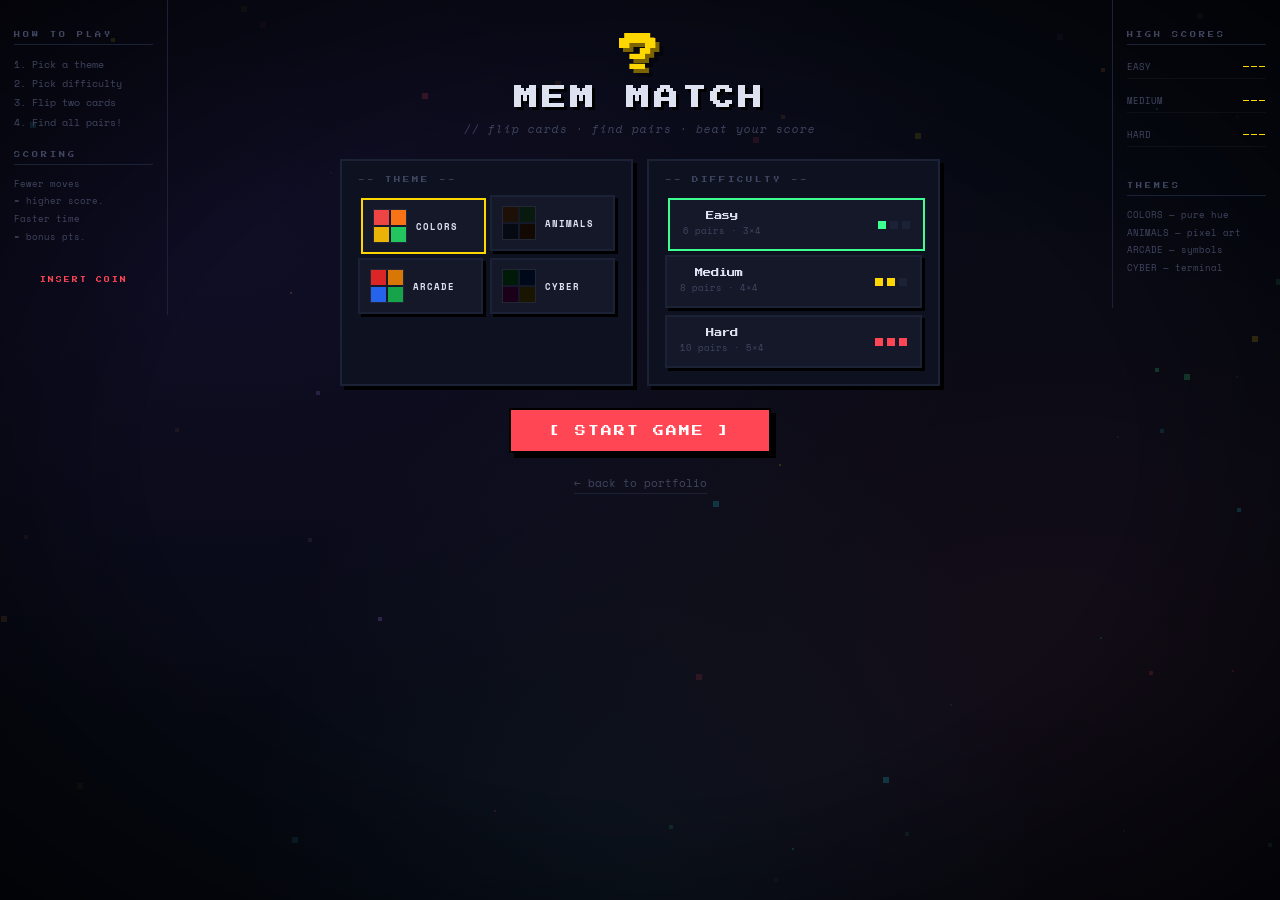
==== game1/index.html @ 1fdb20a9 "Start of Assignment 3" ====
<!DOCTYPE html>
<html lang="en">
<head>
  <meta charset="UTF-8">
  <meta name="viewport" content="width=device-width, initial-scale=1.0">
  <title>MemMatch | Pixel Memory Game</title>
  <link href="https://fonts.googleapis.com/css2?family=Press+Start+2P&family=Space+Mono:ital,wght@0,400;0,700;1,400&display=swap" rel="stylesheet">
  <style>
    *, *::before, *::after { box-sizing: border-box; margin: 0; padding: 0; }

    :root {
      --bg:      #070A14;
      --surface: #0D1120;
      --surf2:   #141828;
      --border:  #1C2236;
      --primary: #FF4655;
      --accent:  #FFD700;
      --success: #3DFF91;
      --cyan:    #22D3EE;
      --text:    #DEE1F0;
      --muted:   #404660;
      --px: 'Press Start 2P', monospace;
      --mo: 'Space Mono', monospace;
    }

    html { scroll-behavior: smooth; }

    body {
      font-family: var(--mo);
      background:
        radial-gradient(ellipse at 18% 28%, rgba(124,58,237,0.08) 0%, transparent 52%),
        radial-gradient(ellipse at 82% 72%, rgba(255,70,85,0.05) 0%, transparent 52%),
        radial-gradient(ellipse at 50% 100%, rgba(34,211,238,0.04) 0%, transparent 45%),
        var(--bg);
      color: var(--text);
      min-height: 100vh;
      overflow-x: hidden;
    }

    /* full-screen particle canvas sits behind everything */
    #bgc {
      position: fixed; inset: 0; width: 100%; height: 100%;
      z-index: 0; pointer-events: none;
    }

    /* CRT vignette */
    #bgc::after { display: none; }
    body::after {
      content: '';
      position: fixed; inset: 0; pointer-events: none; z-index: 1;
      background: radial-gradient(ellipse at 50% 50%, transparent 55%, rgba(0,0,0,0.65) 100%);
    }

    #app { position: relative; z-index: 2; min-height: 100vh; }

    .screen {
      min-height: 100vh;
      display: flex; flex-direction: column; align-items: stretch;
    }

    /* ═══════════════════════════════════════
       SHARED SIDE BLOCKS
    ═══════════════════════════════════════ */
    .side-col {
      width: 168px; flex-shrink: 0;
      padding: 32px 14px;
      display: flex; flex-direction: column; gap: 20px;
      border-right: 1px solid var(--border);
    }
    .side-col.right { border-right: none; border-left: 1px solid var(--border); }

    .side-block { display: flex; flex-direction: column; gap: 10px; }

    .side-lbl {
      font-family: var(--px); font-size: 0.38rem;
      color: var(--muted); letter-spacing: 3px;
      border-bottom: 1px solid var(--border); padding-bottom: 6px;
    }

    .side-val {
      font-family: var(--px); font-size: 0.72rem;
      color: var(--accent);
    }
    .side-val.dim { color: var(--muted); font-size: 0.55rem; }

    .score-row {
      display: flex; justify-content: space-between; align-items: center;
      padding: 5px 0; border-bottom: 1px solid rgba(255,255,255,0.04);
    }
    .score-key { font-size: 0.55rem; color: var(--muted); }
    .score-pts { font-family: var(--px); font-size: 0.5rem; color: var(--accent); }

    /* blinking INSERT COIN */
    .insert-coin {
      font-family: var(--px); font-size: 0.36rem;
      color: var(--primary); letter-spacing: 2px;
      animation: blink 1s steps(1) infinite;
      text-align: center; margin-top: 12px;
    }

    /* pairs dots grid */
    .pairs-grid {
      display: grid; grid-template-columns: repeat(3,1fr); gap: 5px;
    }
    .pair-dot {
      aspect-ratio: 1;
      background: var(--border);
      border: 1px solid var(--border);
      transition: background 0.35s ease, border-color 0.35s ease, transform 0.2s ease;
    }
    .pair-dot.found { transform: scale(1.05); }

    @media (max-width: 900px) {
      .side-col { display: none; }
    }

    /* ═══════════════════════════════════════
       SETUP SCREEN
    ═══════════════════════════════════════ */
    .setup-body {
      display: flex; flex: 1; align-items: flex-start;
    }

    .setup-main {
      flex: 1;
      display: flex; flex-direction: column; align-items: center;
      gap: 22px; padding: 32px 20px 44px;
    }

    /* hero */
    .s-hero { text-align: center; }
    .s-logo {
      font-family: var(--px);
      font-size: 2.6rem; color: var(--accent); display: block;
      text-shadow: 4px 4px 0 #7A6300, 8px 8px 0 rgba(0,0,0,0.4);
      animation: pbounce 1.15s steps(4) infinite;
      margin-bottom: 12px;
    }
    @keyframes pbounce {
      0%,100% { transform: translateY(0); }
      50%      { transform: translateY(-11px); }
    }
    .s-title {
      font-family: var(--px); font-size: 1.5rem;
      letter-spacing: 4px; text-shadow: 3px 3px 0 #000;
    }
    .s-sub {
      color: var(--muted); font-size: 0.71rem; margin-top: 10px;
      font-style: italic; letter-spacing: 1px;
    }

    /* option boxes */
    .options-row {
      display: grid; grid-template-columns: 1fr 1fr;
      gap: 14px; width: 100%; max-width: 600px;
    }
    @media (max-width: 560px) { .options-row { grid-template-columns: 1fr; } }

    .opt-box {
      background: var(--surface);
      border: 2px solid var(--border);
      padding: 16px; box-shadow: 4px 4px 0 #000;
    }
    .opt-lbl {
      font-family: var(--px); font-size: 0.4rem;
      color: var(--muted); letter-spacing: 3px;
      margin-bottom: 12px; display: block;
    }

    /* theme buttons */
    .theme-grid { display: grid; grid-template-columns: 1fr 1fr; gap: 7px; }
    .theme-btn {
      background: var(--surf2);
      border: 2px solid var(--border);
      padding: 9px 10px; cursor: pointer;
      display: flex; align-items: center; gap: 9px;
      color: var(--text); font-family: var(--mo);
      box-shadow: 3px 3px 0 #000;
      transition: border-color 0.1s, transform 0.05s, box-shadow 0.05s;
    }
    .theme-btn:hover { border-color: var(--accent); transform: translate(-1px,-1px); box-shadow: 4px 4px 0 #000; }
    .theme-btn.sel  { border-color: var(--accent); box-shadow: 0 0 0; transform: translate(3px,3px); }
    .t-swatches {
      display: grid; grid-template-columns: 1fr 1fr;
      gap: 2px; width: 34px; height: 34px; flex-shrink: 0;
      border: 1px solid rgba(255,255,255,0.06);
    }
    .t-swatch { display: block; }
    .t-name { font-size: 0.55rem; font-weight: 700; letter-spacing: 1px; }

    /* level buttons */
    .level-grid { display: flex; flex-direction: column; gap: 7px; }
    .level-btn {
      background: var(--surf2);
      border: 2px solid var(--border); padding: 12px 13px;
      cursor: pointer;
      display: flex; align-items: center; justify-content: space-between;
      color: var(--text); font-family: var(--mo);
      box-shadow: 3px 3px 0 #000;
      transition: border-color 0.1s, transform 0.05s, box-shadow 0.05s;
    }
    .level-btn:hover { transform: translate(-1px,-1px); box-shadow: 4px 4px 0 #000; }
    .level-btn.sel-easy   { border-color: var(--success); box-shadow: 0 0 0; transform: translate(3px,3px); }
    .level-btn.sel-medium { border-color: var(--accent);  box-shadow: 0 0 0; transform: translate(3px,3px); }
    .level-btn.sel-hard   { border-color: var(--primary); box-shadow: 0 0 0; transform: translate(3px,3px); }
    .l-info { display: flex; flex-direction: column; gap: 4px; }
    .l-name { font-family: var(--px); font-size: 0.52rem; }
    .l-desc { font-size: 0.57rem; color: var(--muted); }
    .l-best { font-size: 0.48rem; color: var(--accent); margin-top: 2px; }
    .l-pips { display: flex; gap: 4px; }
    .l-pip  { width: 8px; height: 8px; background: var(--border); }
    .pip-easy   { background: var(--success); }
    .pip-medium { background: var(--accent); }
    .pip-hard   { background: var(--primary); }

    .start-btn {
      font-family: var(--px); font-size: 0.68rem;
      background: var(--primary); color: #fff;
      border: 2px solid #000; padding: 15px 38px;
      cursor: pointer; box-shadow: 5px 5px 0 #000; letter-spacing: 2px;
      transition: transform 0.05s, box-shadow 0.05s, filter 0.1s;
    }
    .start-btn:hover  { filter: brightness(1.1); transform: translate(-2px,-2px); box-shadow: 7px 7px 0 #000; }
    .start-btn:active { transform: translate(5px,5px); box-shadow: 0 0 0; }

    .back-a {
      color: var(--muted); font-size: 0.67rem; text-decoration: none;
      border-bottom: 1px solid var(--border); padding-bottom: 2px;
      transition: color 0.15s;
    }
    .back-a:hover { color: var(--text); }

    /* ═══════════════════════════════════════
       GAME SCREEN
    ═══════════════════════════════════════ */
    .game-screen { justify-content: flex-start; }

    .g-header {
      width: 100%; background: rgba(13,17,32,0.96);
      backdrop-filter: blur(8px);
      border-bottom: 2px solid var(--border);
      padding: 0 18px; height: 52px;
      display: flex; align-items: center; justify-content: space-between;
      position: sticky; top: 0; z-index: 50;
    }

    .quit-btn {
      font-family: var(--px); font-size: 0.38rem;
      background: transparent; border: 2px solid var(--primary);
      color: var(--primary); padding: 7px 10px; cursor: pointer;
      box-shadow: 2px 2px 0 #000; letter-spacing: 1px;
      transition: background 0.1s, transform 0.05s, box-shadow 0.05s;
    }
    .quit-btn:hover  { background: rgba(255,70,85,0.12); }
    .quit-btn:active { transform: translate(2px,2px); box-shadow: 0 0 0; }

    .g-center { display: flex; gap: 10px; align-items: center; }
    .lvl-badge {
      font-family: var(--px); font-size: 0.36rem;
      padding: 4px 9px; border: 2px solid; letter-spacing: 1px;
    }
    .badge-easy   { color: var(--success); border-color: var(--success); }
    .badge-medium { color: var(--accent);  border-color: var(--accent);  }
    .badge-hard   { color: var(--primary); border-color: var(--primary); }
    .theme-chip   { font-size: 0.65rem; color: var(--muted); }

    .g-stats { display: flex; gap: 14px; }
    .g-stat  { display: flex; align-items: center; gap: 5px; }
    .g-stat-icon { font-size: 0.68rem; color: var(--muted); }
    .g-stat-val  { font-family: var(--px); font-size: 0.52rem; color: var(--accent); min-width: 44px; }

    .g-prog {
      width: 100%; height: 4px;
      background: var(--surf2); border-bottom: 1px solid var(--border);
    }
    .g-prog-fill {
      height: 100%; background: var(--success);
      transition: width 0.3s steps(8);
    }
    .g-prog-label {
      font-family: var(--px); font-size: 0.32rem;
      color: var(--muted); padding: 5px 18px 2px; text-align: center; letter-spacing: 2px;
    }

    /* 3-column game body */
    .game-body { display: flex; flex: 1; width: 100%; }

    /* card grid (middle column) */
    .card-grid {
      flex: 1; display: grid; gap: 10px;
      padding: 14px 12px; align-content: center;
    }
    .cols-4 { grid-template-columns: repeat(4,1fr); }
    .cols-5 { grid-template-columns: repeat(5,1fr); }

    /* CARDS */
    .card {
      aspect-ratio: 3/4; cursor: pointer;
      perspective: 700px; user-select: none;
    }
    .card.matched { cursor: default; pointer-events: none; }

    .card-inner {
      width: 100%; height: 100%; position: relative;
      transform-style: preserve-3d;
      transition: transform 0.34s ease-in-out;
    }
    .card.flipped .card-inner,
    .card.matched .card-inner { transform: rotateY(180deg); }

    /* wrong-match shake */
    .card.wrong .card-inner {
      animation: wrongShake 0.42s ease-in-out;
    }
    @keyframes wrongShake {
      0%,100% { transform: rotateY(180deg) translateX(0); }
      22%     { transform: rotateY(180deg) translateX(-7px); }
      55%     { transform: rotateY(180deg) translateX(7px); }
      78%     { transform: rotateY(180deg) translateX(-4px); }
    }

    /* match pulse */
    .card.matched { animation: matchPop 0.3s ease-out; }
    @keyframes matchPop {
      0%   { transform: scale(1); }
      50%  { transform: scale(1.07); }
      100% { transform: scale(1); }
    }

    .card-face {
      position: absolute; inset: 0;
      backface-visibility: hidden; -webkit-backface-visibility: hidden;
      display: flex; align-items: center; justify-content: center;
    }

    /* checkerboard back */
    .card-back {
      background-color: #0D1120;
      background-image:
        linear-gradient(45deg, #141828 25%, transparent 25%),
        linear-gradient(-45deg,#141828 25%, transparent 25%),
        linear-gradient(45deg, transparent 75%, #141828 75%),
        linear-gradient(-45deg,transparent 75%, #141828 75%);
      background-size: 10px 10px;
      background-position: 0 0, 0 5px, 5px -5px, -5px 0;
      border: 2px solid var(--border);
      font-family: var(--px); font-size: 1rem;
      color: rgba(255,70,85,0.15);
      transition: border-color 0.12s;
    }
    .card:not(.flipped):not(.matched):hover .card-back { border-color: var(--accent); }
    .card:not(.flipped):not(.matched):hover .card-inner { transform: translateY(-4px) scale(1.05); }

    /* colored tile front */
    .card-front {
      transform: rotateY(180deg);
      border: 2px solid rgba(255,255,255,0.07);
    }
    .tile-sym {
      font-family: var(--px);
      font-size: clamp(1rem, 4.5vw, 2.1rem); line-height: 1;
    }
    .card-front svg { width: 72%; height: 72%; }

    /* matched: dim + flash */
    .card.matched .card-front {
      animation: matchFlash 0.45s ease-out forwards;
    }
    @keyframes matchFlash {
      0%   { filter: brightness(1.7); }
      100% { filter: brightness(0.55) saturate(0.45); }
    }

    /* ═══════════════════════════════════════
       RESULT SCREEN
    ═══════════════════════════════════════ */
    .result-wrap {
      display: flex; flex-direction: column; align-items: center;
      gap: 22px; padding: 52px 20px; max-width: 480px; width: 100%;
      margin: auto; text-align: center;
    }
    .r-trophy { font-size: 4.5rem; animation: pop 0.35s steps(5) forwards; }
    @keyframes pop {
      0%   { transform: scale(0); opacity: 0; }
      60%  { transform: scale(1.2); opacity: 1; }
      100% { transform: scale(1); }
    }
    .r-title {
      font-family: var(--px); font-size: 1.1rem;
      letter-spacing: 3px; text-shadow: 3px 3px 0 #000; line-height: 1.7;
    }
    .r-newbest {
      font-family: var(--px); font-size: 0.5rem;
      background: var(--accent); color: #000;
      padding: 7px 18px; border: 2px solid #000;
      box-shadow: 3px 3px 0 #000; letter-spacing: 2px;
      animation: blink 0.75s steps(1) infinite;
    }
    @keyframes blink { 50% { opacity: 0; } }

    .r-stats { display: flex; gap: 8px; justify-content: center; flex-wrap: wrap; }
    .r-stat {
      background: var(--surface); border: 2px solid var(--border);
      padding: 18px 20px; min-width: 100px;
      display: flex; flex-direction: column; gap: 8px;
      box-shadow: 3px 3px 0 #000;
    }
    .r-stat.hl { border-color: var(--accent); }
    .r-stat-label { font-family: var(--px); font-size: 0.36rem; color: var(--muted); letter-spacing: 2px; }
    .r-stat-val   { font-family: var(--px); font-size: 1.05rem; }
    .r-stat.hl .r-stat-val { color: var(--accent); }
    .r-prev { color: var(--muted); font-size: 0.7rem; }

    .r-actions { display: flex; gap: 12px; flex-wrap: wrap; justify-content: center; }
    .btn-again {
      font-family: var(--px); font-size: 0.6rem;
      background: var(--primary); color: #fff;
      border: 2px solid #000; padding: 13px 26px; cursor: pointer;
      box-shadow: 4px 4px 0 #000; letter-spacing: 1px;
      transition: transform 0.05s, box-shadow 0.05s, filter 0.1s;
    }
    .btn-again:hover  { filter: brightness(1.1); transform: translate(-1px,-1px); box-shadow: 5px 5px 0 #000; }
    .btn-again:active { transform: translate(4px,4px); box-shadow: 0 0 0; }
    .btn-settings {
      font-family: var(--px); font-size: 0.6rem;
      background: var(--surface); color: var(--muted);
      border: 2px solid var(--border); padding: 13px 26px; cursor: pointer;
      box-shadow: 3px 3px 0 #000; letter-spacing: 1px;
      transition: transform 0.05s, box-shadow 0.05s, color 0.1s;
    }
    .btn-settings:hover  { color: var(--text); transform: translate(-1px,-1px); box-shadow: 4px 4px 0 #000; }
    .btn-settings:active { transform: translate(3px,3px); box-shadow: 0 0 0; }

    @media (max-width: 520px) {
      .s-logo  { font-size: 1.8rem; }
      .s-title { font-size: 1rem; }
      .card-grid { gap: 6px; padding: 8px; }
    }
  </style>
</head>
<body>
<canvas id="bgc"></canvas>
<div id="app"></div>
<script>
/* ══════════════════════════════════════════
   PIXEL ART SVG GENERATOR
══════════════════════════════════════════ */
function pxSVG(rows, pal, bg) {
  const H=rows.length, W=rows[0].length, S=2;
  let r=bg?`<rect width="${W*S}" height="${H*S}" fill="${bg}"/>`:'';
  rows.forEach((row,y)=>row.forEach((p,x)=>{
    if(p&&pal[p]) r+=`<rect x="${x*S}" y="${y*S}" width="${S}" height="${S}" fill="${pal[p]}"/>`;
  }));
  return `<svg viewBox="0 0 ${W*S} ${H*S}" xmlns="http://www.w3.org/2000/svg" shape-rendering="crispEdges">${r}</svg>`;
}

const ANIMALS = {
  cat: pxSVG(
    [[0,1,0,0,0,0,1,0],
     [1,1,0,2,2,0,1,1],
     [0,2,2,2,2,2,2,0],
     [0,2,3,2,2,3,2,0],
     [0,2,2,5,2,2,2,0],
     [0,2,2,2,2,2,2,0],
     [0,0,2,2,2,2,0,0],
     [0,0,0,2,2,0,0,0]],
    {1:'#F97316',2:'#FDE68A',3:'#22C55E',5:'#FB7185'}
  ),
  dog: pxSVG(
    [[0,1,0,0,0,0,1,0],
     [0,1,1,2,2,1,1,0],
     [0,2,2,2,2,2,2,0],
     [0,2,3,2,2,3,2,0],
     [0,2,2,4,4,2,2,0],
     [0,2,2,2,2,2,2,0],
     [0,1,1,2,2,1,1,0],
     [0,0,1,2,2,1,0,0]],
    {1:'#92400E',2:'#FDE68A',3:'#111827',4:'#1C0A00'}
  ),
  frog: pxSVG(
    [[0,0,2,0,0,2,0,0],
     [0,2,3,2,2,3,2,0],
     [1,1,1,1,1,1,1,1],
     [1,1,4,1,1,4,1,1],
     [1,1,1,1,1,1,1,1],
     [1,2,1,1,1,1,2,1],
     [1,5,5,5,5,5,5,1],
     [0,1,1,1,1,1,1,0]],
    {1:'#166534',2:'#4ADE80',3:'#fff',4:'#111',5:'#EF4444'}
  ),
  penguin: pxSVG(
    [[0,0,1,1,1,1,0,0],
     [0,1,1,1,1,1,1,0],
     [0,1,2,2,2,2,1,0],
     [0,1,2,3,3,2,1,0],
     [0,1,2,4,4,2,1,0],
     [0,1,2,2,2,2,1,0],
     [0,1,1,2,2,1,1,0],
     [0,0,4,4,4,4,0,0]],
    {1:'#111827',2:'#F1F5F9',3:'#FCD34D',4:'#F97316'}
  ),
  fox: pxSVG(
    [[1,0,0,0,0,0,0,1],
     [1,1,0,2,2,0,1,1],
     [0,1,1,2,2,1,1,0],
     [0,1,3,1,1,3,1,0],
     [0,1,1,4,1,1,1,0],
     [0,2,2,2,2,2,2,0],
     [0,0,2,2,2,2,0,0],
     [0,0,0,1,1,0,0,0]],
    {1:'#EA580C',2:'#FEF3C7',3:'#111827',4:'#1C0A00'}
  ),
  rabbit: pxSVG(
    [[0,0,1,0,0,1,0,0],
     [0,0,2,0,0,2,0,0],
     [0,0,1,0,0,1,0,0],
     [0,3,3,3,3,3,3,0],
     [0,3,4,3,3,4,3,0],
     [0,3,3,5,3,3,3,0],
     [0,0,3,3,3,3,0,0],
     [0,0,0,3,3,0,0,0]],
    {1:'#CBD5E1',2:'#FDA4AF',3:'#F1F5F9',4:'#EC4899',5:'#F472B6'}
  ),
  bear: pxSVG(
    [[0,1,0,0,0,0,1,0],
     [1,1,1,2,2,1,1,1],
     [1,2,2,2,2,2,2,1],
     [1,2,3,2,2,3,2,1],
     [1,2,2,4,2,2,2,1],
     [1,2,2,2,2,2,2,1],
     [0,1,1,2,2,1,1,0],
     [0,0,1,2,2,1,0,0]],
    {1:'#92400E',2:'#D4A574',3:'#111827',4:'#1C0A00'}
  ),
  lion: pxSVG(
    [[1,1,0,1,1,0,1,1],
     [0,1,1,2,2,1,1,0],
     [1,2,2,2,2,2,2,1],
     [1,2,3,2,2,3,2,1],
     [1,2,2,4,2,2,2,1],
     [1,2,2,2,2,2,2,1],
     [0,1,1,2,2,1,1,0],
     [0,1,1,1,1,1,1,0]],
    {1:'#B45309',2:'#FDE68A',3:'#D97706',4:'#1C0A00'}
  ),
  owl: pxSVG(
    [[0,1,0,0,0,0,1,0],
     [0,1,1,1,1,1,1,0],
     [0,2,3,2,2,3,2,0],
     [0,2,4,3,3,4,2,0],
     [0,2,3,2,2,3,2,0],
     [0,2,2,5,2,2,2,0],
     [0,1,2,2,2,2,1,0],
     [0,0,1,1,1,1,0,0]],
    {1:'#78350F',2:'#D4A574',3:'#FCD34D',4:'#111827',5:'#F97316'}
  ),
  fish: pxSVG(
    [[0,0,1,1,1,1,0,0],
     [0,1,1,1,1,1,1,0],
     [0,1,2,1,1,2,1,0],
     [1,1,1,1,1,1,1,1],
     [1,1,1,1,1,1,1,1],
     [0,1,1,1,1,1,1,0],
     [0,1,3,1,1,3,1,0],
     [0,0,3,3,3,3,0,0]],
    {1:'#0EA5E9',2:'#fff',3:'#0369A1'}
  ),
};

/* ══════════════════════════════════════════
   THEME DATA
══════════════════════════════════════════ */
const THEMES = {
  colors: {
    label:'COLORS',
    preview:['#EF4444','#F97316','#EAB308','#22C55E'],
    tiles:[
      {type:'c',bg:'#EF4444'},{type:'c',bg:'#F97316'},
      {type:'c',bg:'#EAB308'},{type:'c',bg:'#22C55E'},
      {type:'c',bg:'#14B8A6'},{type:'c',bg:'#3B82F6'},
      {type:'c',bg:'#8B5CF6'},{type:'c',bg:'#EC4899'},
      {type:'c',bg:'#06B6D4'},{type:'c',bg:'#A3E635'},
    ],
  },
  animals: {
    label:'ANIMALS',
    preview:['#1C1007','#071A0D','#060A12','#120903'],
    tiles:[
      {type:'a',key:'cat',     bg:'#1C1007'},
      {type:'a',key:'dog',     bg:'#120A03'},
      {type:'a',key:'frog',    bg:'#071A0D'},
      {type:'a',key:'penguin', bg:'#060A12'},
      {type:'a',key:'fox',     bg:'#1A0A03'},
      {type:'a',key:'rabbit',  bg:'#0F0A14'},
      {type:'a',key:'bear',    bg:'#120903'},
      {type:'a',key:'lion',    bg:'#160C03'},
      {type:'a',key:'owl',     bg:'#100A03'},
      {type:'a',key:'fish',    bg:'#030E1A'},
    ],
  },
  arcade: {
    label:'ARCADE',
    preview:['#DC2626','#D97706','#2563EB','#16A34A'],
    tiles:[
      {type:'s',sym:'★',bg:'#DC2626',fg:'#fff'},
      {type:'s',sym:'◆',bg:'#D97706',fg:'#fff'},
      {type:'s',sym:'●',bg:'#2563EB',fg:'#fff'},
      {type:'s',sym:'▲',bg:'#16A34A',fg:'#fff'},
      {type:'s',sym:'♠',bg:'#7C3AED',fg:'#fff'},
      {type:'s',sym:'♥',bg:'#DB2777',fg:'#fff'},
      {type:'s',sym:'▶',bg:'#EA580C',fg:'#fff'},
      {type:'s',sym:'◉',bg:'#0891B2',fg:'#fff'},
      {type:'s',sym:'▼',bg:'#3F6212',fg:'#fff'},
      {type:'s',sym:'◀',bg:'#6D28D9',fg:'#fff'},
    ],
  },
  cyber: {
    label:'CYBER',
    preview:['#001A0A','#00091A','#1A0018','#1A1500'],
    tiles:[
      {type:'s',sym:'>',bg:'#001A0A',fg:'#00FF41'},
      {type:'s',sym:'<',bg:'#00091A',fg:'#4FC3F7'},
      {type:'s',sym:'/',bg:'#1A0018',fg:'#FF00AA'},
      {type:'s',sym:'#',bg:'#1A1500',fg:'#FFD700'},
      {type:'s',sym:'%',bg:'#1A0003',fg:'#FF4655'},
      {type:'s',sym:'$',bg:'#001A1A',fg:'#00FFFF'},
      {type:'s',sym:'@',bg:'#0D001A',fg:'#BF00FF'},
      {type:'s',sym:'!',bg:'#1A0A00',fg:'#FF8C00'},
      {type:'s',sym:'+',bg:'#001A06',fg:'#39FF14'},
      {type:'s',sym:'=',bg:'#001014',fg:'#7DF9FF'},
    ],
  },
};

const LEVELS = {
  easy:   {label:'Easy',   desc:'6 pairs · 3×4',  pairs:6,  cols:4, pips:1},
  medium: {label:'Medium', desc:'8 pairs · 4×4',  pairs:8,  cols:4, pips:2},
  hard:   {label:'Hard',   desc:'10 pairs · 5×4', pairs:10, cols:5, pips:3},
};

/* ══════════════════════════════════════════
   STATE
══════════════════════════════════════════ */
const state = {
  screen:'setup', level:'easy', theme:'colors',
  cards:[], flipped:[], matched:new Set(),
  moves:0, time:0, locked:false, timer:null, result:null,
  best:(()=>{ try{ return JSON.parse(localStorage.getItem('mmBest')||'{}'); }catch(e){ return {}; } })(),
};
function set(patch){ Object.assign(state,patch); render(); }

/* ══════════════════════════════════════════
   HELPERS
══════════════════════════════════════════ */
function shuffle(arr){
  const a=[...arr];
  for(let i=a.length-1;i>0;i--){const j=Math.floor(Math.random()*(i+1));[a[i],a[j]]=[a[j],a[i]];}
  return a;
}
function makeCards(theme,level){
  const tiles=THEMES[theme].tiles.slice(0,LEVELS[level].pairs);
  return shuffle([...tiles,...tiles]).map((t,i)=>({id:i,...t}));
}
function fmt(s){ return Math.floor(s/60)+':'+(s%60).toString().padStart(2,'0'); }
function calcScore(level,time,moves){
  const base={easy:1000,medium:2000,hard:3500}[level];
  return Math.max(50,base-Math.max(0,moves-LEVELS[level].pairs)*12-Math.floor(time*0.4));
}
function tileHTML(card){
  if(card.type==='c') return '';
  if(card.type==='a') return ANIMALS[card.key]||'';
  return `<span class="tile-sym" style="color:${card.fg||'#fff'}">${card.sym}</span>`;
}

/* ══════════════════════════════════════════
   GAME LOGIC
══════════════════════════════════════════ */
function startGame(){
  clearInterval(state.timer);
  const timer=setInterval(()=>{ state.time++; updateHeader(); },1000);
  Object.assign(state,{
    screen:'game', cards:makeCards(state.theme,state.level),
    flipped:[], matched:new Set(), moves:0, time:0,
    locked:false, result:null, timer,
  });
  render();
}

function flipCard(idx){
  if(state.locked||state.flipped.includes(idx)||state.matched.has(idx)) return;
  const flipped=[...state.flipped,idx];
  state.flipped=flipped;
  const el=document.querySelector(`.card[data-idx="${idx}"]`);
  if(el) el.classList.add('flipped');

  if(flipped.length===2){
    const newMoves=state.moves+1;
    state.moves=newMoves; state.locked=true; updateHeader();
    const [a,b]=flipped;

    if(state.cards[a].bg===state.cards[b].bg){
      // MATCH
      const nm=new Set([...state.matched,a,b]);
      state.matched=nm; state.flipped=[]; state.locked=false;
      document.querySelectorAll(`.card[data-idx="${a}"],.card[data-idx="${b}"]`)
        .forEach(e=>e.classList.add('matched'));
      updateProgress();

      if(nm.size===state.cards.length){
        clearInterval(state.timer);
        const score=calcScore(state.level,state.time,newMoves);
        const prevB=state.best[state.level]||null;
        const isNew=!prevB||score>prevB.score;
        if(isNew){
          state.best={...state.best,[state.level]:{score,time:state.time,moves:newMoves}};
          try{localStorage.setItem('mmBest',JSON.stringify(state.best));}catch(e){}
        }
        state.result={score,isNew,prev:prevB};
        setTimeout(()=>{state.screen='result';render();},700);
      }
    } else {
      // NO MATCH — shake then flip back
      setTimeout(()=>{
        [a,b].forEach(i=>{
          const c=document.querySelector(`.card[data-idx="${i}"]`);
          if(c) c.classList.add('wrong');
        });
      },120);
      setTimeout(()=>{
        [a,b].forEach(i=>{
          const c=document.querySelector(`.card[data-idx="${i}"]`);
          if(c) c.classList.remove('flipped','wrong');
        });
        state.flipped=[]; state.locked=false;
      },680);
    }
  }
}

function updateHeader(){
  const tv=document.getElementById('tv'); const mv=document.getElementById('mv');
  if(tv) tv.textContent=fmt(state.time); if(mv) mv.textContent=state.moves;
  // live score estimate in side panel
  if(state.moves>0){
    const se=document.getElementById('se');
    if(se) se.textContent=calcScore(state.level,state.time,state.moves);
  }
}

function updateProgress(){
  const found=state.matched.size/2; const pairs=LEVELS[state.level].pairs;
  const pf=document.getElementById('pf'); const pl=document.getElementById('pl');
  if(pf) pf.style.width=(found/pairs*100)+'%';
  if(pl) pl.textContent=found+' / '+pairs+' PAIRS FOUND';

  // update pairs dots in right panel
  const pd=document.querySelectorAll('.pair-dot');
  const matchedBgs=new Set([...state.matched].map(i=>state.cards[i]?.bg));
  pd.forEach((dot,i)=>{
    const tile=THEMES[state.theme].tiles[i];
    if(tile&&matchedBgs.has(tile.bg)){
      dot.style.background=tile.bg; dot.style.borderColor=tile.bg;
      dot.classList.add('found');
    }
  });
  // update score estimate
  if(state.moves>0){
    const se=document.getElementById('se');
    if(se) se.textContent=calcScore(state.level,state.time,state.moves);
  }
}

/* ══════════════════════════════════════════
   RENDER
══════════════════════════════════════════ */
function render(){
  document.getElementById('app').innerHTML=
    state.screen==='setup'  ? renderSetup()  :
    state.screen==='game'   ? renderGame()   :
    state.screen==='result' ? renderResult() : '';
  attachEvents();
}

function renderSetup(){
  const themeButtons=Object.entries(THEMES).map(([key,t])=>`
    <button class="theme-btn ${state.theme===key?'sel':''}" data-theme="${key}">
      <div class="t-swatches">${t.preview.map(c=>`<span class="t-swatch" style="background:${c}"></span>`).join('')}</div>
      <span class="t-name">${t.label}</span>
    </button>`).join('');

  const levelButtons=Object.entries(LEVELS).map(([key,l])=>{
    const b=state.best[key];
    const pips=[1,2,3].map(i=>`<span class="l-pip ${i<=l.pips?'pip-'+key:''}"></span>`).join('');
    return `<button class="level-btn ${state.level===key?'sel-'+key:''}" data-level="${key}">
      <div class="l-info">
        <span class="l-name">${l.label}</span>
        <span class="l-desc">${l.desc}</span>
        ${b?`<span class="l-best">BEST: ${b.score} pts</span>`:''}
      </div>
      <div class="l-pips">${pips}</div>
    </button>`;
  }).join('');

  // high scores for right panel
  const scoreRows=['easy','medium','hard'].map(k=>{
    const b=state.best[k];
    return `<div class="score-row">
      <span class="score-key">${k.toUpperCase()}</span>
      <span class="score-pts">${b?b.score+' pts':'---'}</span>
    </div>`;
  }).join('');

  return `<div class="screen">
    <div class="setup-body">

      <!-- LEFT SIDE -->
      <aside class="side-col" aria-hidden="true">
        <div class="side-block">
          <div class="side-lbl">HOW TO PLAY</div>
          <div style="font-size:0.6rem;color:var(--muted);line-height:2">
            1. Pick a theme<br>
            2. Pick difficulty<br>
            3. Flip two cards<br>
            4. Find all pairs!
          </div>
        </div>
        <div class="side-block" style="margin-top:auto">
          <div class="side-lbl">SCORING</div>
          <div style="font-size:0.55rem;color:var(--muted);line-height:2">
            Fewer moves<br>
            = higher score.<br>
            Faster time<br>
            = bonus pts.
          </div>
        </div>
        <div class="insert-coin">INSERT COIN</div>
      </aside>

      <!-- MAIN -->
      <main class="setup-main">
        <div class="s-hero">
          <span class="s-logo">?</span>
          <h1 class="s-title">MEM MATCH</h1>
          <p class="s-sub">// flip cards &middot; find pairs &middot; beat your score</p>
        </div>
        <div class="options-row">
          <div class="opt-box">
            <span class="opt-lbl">-- THEME --</span>
            <div class="theme-grid">${themeButtons}</div>
          </div>
          <div class="opt-box">
            <span class="opt-lbl">-- DIFFICULTY --</span>
            <div class="level-grid">${levelButtons}</div>
          </div>
        </div>
        <button class="start-btn" id="start-btn">[ START GAME ]</button>
        <a class="back-a" href="../index.html">&larr; back to portfolio</a>
      </main>

      <!-- RIGHT SIDE -->
      <aside class="side-col right" aria-hidden="true">
        <div class="side-block">
          <div class="side-lbl">HIGH SCORES</div>
          ${scoreRows}
        </div>
        <div class="side-block" style="margin-top:16px">
          <div class="side-lbl">THEMES</div>
          <div style="font-size:0.55rem;color:var(--muted);line-height:2">
            COLORS — pure hue<br>
            ANIMALS — pixel art<br>
            ARCADE — symbols<br>
            CYBER — terminal
          </div>
        </div>
      </aside>

    </div>
  </div>`;
}

function renderGame(){
  const lvl=LEVELS[state.level]; const found=state.matched.size/2;
  const pairs=lvl.pairs;
  const bestScore=state.best[state.level]?.score||null;

  const cards=state.cards.map((card,idx)=>{
    const cls=['card',
      state.flipped.includes(idx)?'flipped':'',
      state.matched.has(idx)?'matched':'',
    ].filter(Boolean).join(' ');
    return `<div class="${cls}" data-idx="${idx}">
      <div class="card-inner">
        <div class="card-face card-back">?</div>
        <div class="card-face card-front" style="background:${card.bg}">
          ${tileHTML(card)}
        </div>
      </div>
    </div>`;
  }).join('');

  // pairs dots
  const dots=THEMES[state.theme].tiles.slice(0,pairs).map(t=>
    `<div class="pair-dot" style=""></div>`
  ).join('');

  return `<div class="screen game-screen">
    <header class="g-header">
      <button class="quit-btn" id="quit-btn">[ QUIT ]</button>
      <div class="g-center">
        <span class="lvl-badge badge-${state.level}">${lvl.label}</span>
        <span class="theme-chip">${THEMES[state.theme].label}</span>
      </div>
      <div class="g-stats">
        <div class="g-stat"><span class="g-stat-icon">⏱</span><span class="g-stat-val" id="tv">${fmt(state.time)}</span></div>
        <div class="g-stat"><span class="g-stat-icon">↺</span><span class="g-stat-val" id="mv">${state.moves}</span></div>
      </div>
    </header>
    <div class="g-prog"><div class="g-prog-fill" id="pf" style="width:${found/pairs*100}%"></div></div>
    <p class="g-prog-label" id="pl">${found} / ${pairs} PAIRS FOUND</p>

    <div class="game-body">

      <!-- LEFT PANEL -->
      <aside class="side-col">
        <div class="side-block">
          <div class="side-lbl">SCORE EST.</div>
          <div class="side-val" id="se">---</div>
        </div>
        <div class="side-block">
          <div class="side-lbl">YOUR BEST</div>
          <div class="side-val ${bestScore?'':'dim'}">${bestScore?bestScore+' pts':'no record'}</div>
        </div>
      </aside>

      <!-- CARD GRID -->
      <div class="card-grid cols-${lvl.cols}">${cards}</div>

      <!-- RIGHT PANEL -->
      <aside class="side-col right">
        <div class="side-block">
          <div class="side-lbl">PAIRS FOUND</div>
          <div class="pairs-grid">${dots}</div>
        </div>
        <div class="side-block" style="margin-top:8px">
          <div class="side-lbl">LEVEL</div>
          <div class="side-val" style="font-size:0.55rem">${lvl.label}</div>
          <div style="font-size:0.55rem;color:var(--muted)">${lvl.desc}</div>
        </div>
      </aside>

    </div>
  </div>`;
}

function renderResult(){
  const r=state.result;
  return `<div class="screen">
    <div class="result-wrap">
      <span class="r-trophy">${r.isNew?'🏆':'⭐'}</span>
      <h1 class="r-title">GAME CLEAR!</h1>
      ${r.isNew?'<span class="r-newbest">*** NEW BEST! ***</span>':''}
      <div class="r-stats">
        <div class="r-stat">
          <span class="r-stat-label">TIME</span>
          <span class="r-stat-val">${fmt(state.time)}</span>
        </div>
        <div class="r-stat">
          <span class="r-stat-label">MOVES</span>
          <span class="r-stat-val">${state.moves}</span>
        </div>
        <div class="r-stat hl">
          <span class="r-stat-label">SCORE</span>
          <span class="r-stat-val">${r.score}</span>
        </div>
      </div>
      ${r.prev&&!r.isNew?`<p class="r-prev">prev best: ${r.prev.score} pts</p>`:''}
      <div class="r-actions">
        <button class="btn-again" id="play-again">[ PLAY AGAIN ]</button>
        <button class="btn-settings" id="to-settings">[ SETTINGS ]</button>
      </div>
    </div>
  </div>`;
}

/* ══════════════════════════════════════════
   EVENTS
══════════════════════════════════════════ */
function attachEvents(){
  document.querySelectorAll('.theme-btn').forEach(btn=>
    btn.addEventListener('click',()=>set({theme:btn.dataset.theme})));
  document.querySelectorAll('.level-btn').forEach(btn=>
    btn.addEventListener('click',()=>set({level:btn.dataset.level})));
  const sb=document.getElementById('start-btn'); if(sb) sb.addEventListener('click',startGame);
  const qb=document.getElementById('quit-btn');  if(qb) qb.addEventListener('click',()=>{clearInterval(state.timer);set({screen:'setup'});});
  document.querySelectorAll('.card').forEach(card=>
    card.addEventListener('click',()=>flipCard(+card.dataset.idx)));
  const pa=document.getElementById('play-again'); if(pa) pa.addEventListener('click',startGame);
  const ts=document.getElementById('to-settings'); if(ts) ts.addEventListener('click',()=>set({screen:'setup'}));
}

/* ══════════════════════════════════════════
   BACKGROUND CANVAS — floating pixel particles
══════════════════════════════════════════ */
(function initBG(){
  const canvas=document.getElementById('bgc');
  const ctx=canvas.getContext('2d');
  const COLORS=['#FF4655','#FFD700','#3DFF91','#22D3EE','#C084FC','#FB923C'];

  let W,H,particles=[];

  function resize(){
    W=canvas.width=window.innerWidth;
    H=canvas.height=window.innerHeight;
  }
  resize();
  window.addEventListener('resize',resize);

  function mkp(){
    return {
      x: Math.random()*W,
      y: Math.random()*H,
      sz: (Math.floor(Math.random()*3)+1)*2,  // 2, 4, or 6 px
      color: COLORS[Math.floor(Math.random()*COLORS.length)],
      speed: Math.random()*0.28+0.08,
      drift: (Math.random()-0.5)*0.12,
      alpha: Math.random()*0.18+0.04,
    };
  }

  for(let i=0;i<55;i++) particles.push(mkp());

  function tick(){
    ctx.clearRect(0,0,W,H);
    particles.forEach(p=>{
      ctx.globalAlpha=p.alpha;
      ctx.fillStyle=p.color;
      ctx.fillRect(Math.round(p.x),Math.round(p.y),p.sz,p.sz);
      p.y-=p.speed;
      p.x+=p.drift;
      if(p.y<-p.sz){ p.y=H+p.sz; p.x=Math.random()*W; }
      if(p.x<-p.sz||p.x>W+p.sz){ p.x=Math.random()*W; p.y=H+p.sz; }
    });
    ctx.globalAlpha=1;
    requestAnimationFrame(tick);
  }
  tick();
})();

/* ══════════════════════════════════════════
   BOOT
══════════════════════════════════════════ */
render();
</script>
</body>
</html>
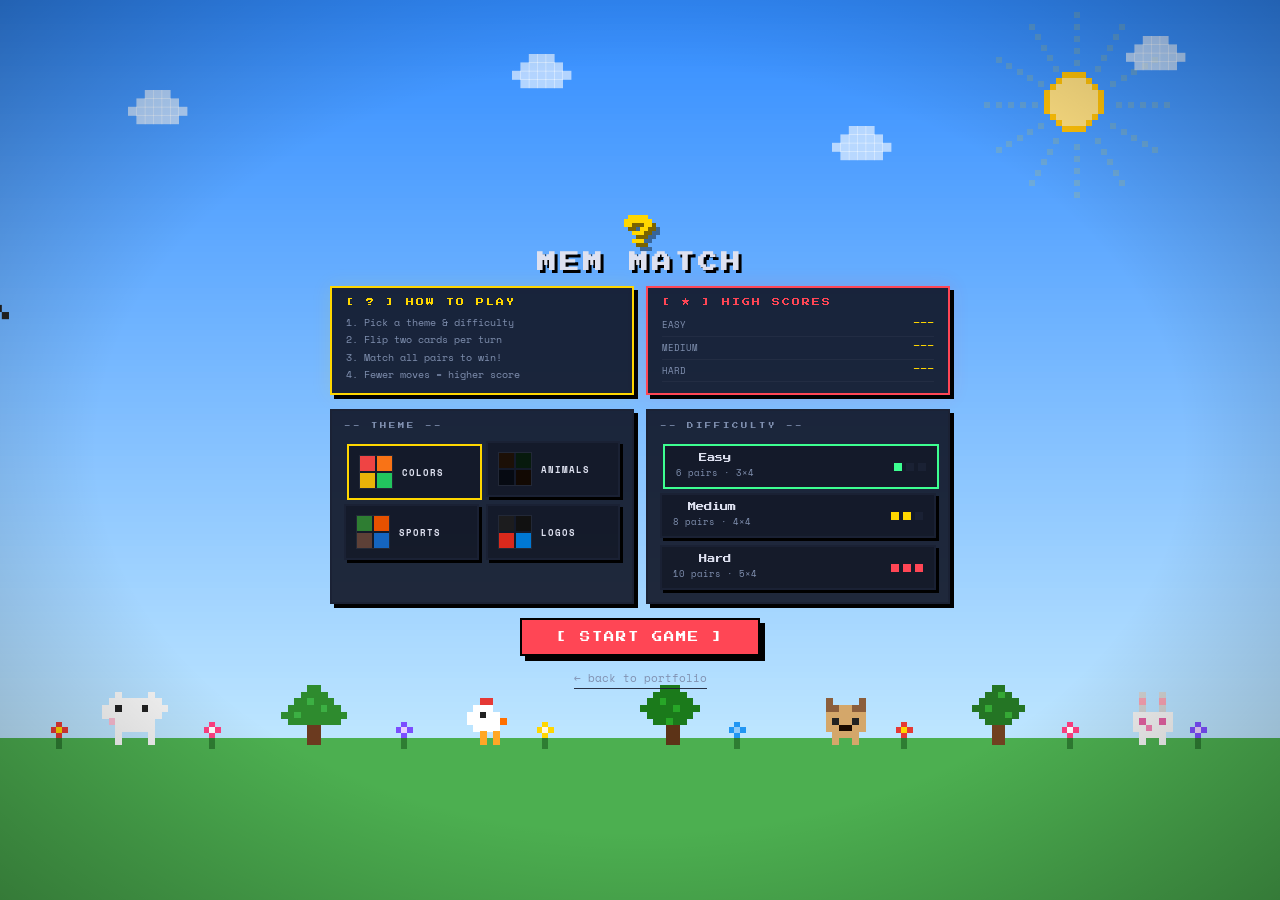
==== commit 036066d2: "Finish produyct" ====
--- a/game1/index.html
+++ b/game1/index.html
@@ -9,16 +9,16 @@
     *, *::before, *::after { box-sizing: border-box; margin: 0; padding: 0; }
 
     :root {
-      --bg:      #070A14;
-      --surface: #0D1120;
-      --surf2:   #141828;
-      --border:  #1C2236;
+      --bg:      transparent;
+      --surface: rgba(13,17,32,0.88);
+      --surf2:   rgba(20,24,40,0.88);
+      --border:  rgba(28,34,54,0.92);
       --primary: #FF4655;
       --accent:  #FFD700;
       --success: #3DFF91;
       --cyan:    #22D3EE;
       --text:    #DEE1F0;
-      --muted:   #404660;
+      --muted:   #8090B0;
       --px: 'Press Start 2P', monospace;
       --mo: 'Space Mono', monospace;
     }
@@ -27,14 +27,10 @@
 
     body {
       font-family: var(--mo);
-      background:
-        radial-gradient(ellipse at 18% 28%, rgba(124,58,237,0.08) 0%, transparent 52%),
-        radial-gradient(ellipse at 82% 72%, rgba(255,70,85,0.05) 0%, transparent 52%),
-        radial-gradient(ellipse at 50% 100%, rgba(34,211,238,0.04) 0%, transparent 45%),
-        var(--bg);
+      background: transparent;
       color: var(--text);
-      min-height: 100vh;
-      overflow-x: hidden;
+      height: 100vh;
+      overflow: hidden;
     }
 
     /* full-screen particle canvas sits behind everything */
@@ -48,118 +44,91 @@
     body::after {
       content: '';
       position: fixed; inset: 0; pointer-events: none; z-index: 1;
-      background: radial-gradient(ellipse at 50% 50%, transparent 55%, rgba(0,0,0,0.65) 100%);
-    }
-
-    #app { position: relative; z-index: 2; min-height: 100vh; }
+      background: radial-gradient(ellipse at 50% 50%, transparent 60%, rgba(0,0,0,0.3) 100%);
+    }
+
+    #app { position: relative; z-index: 2; height: 100vh; }
 
     .screen {
-      min-height: 100vh;
+      height: 100vh;
+      overflow: hidden;
       display: flex; flex-direction: column; align-items: stretch;
     }
 
     /* ═══════════════════════════════════════
-       SHARED SIDE BLOCKS
+       (side panels removed — stats in header)
     ═══════════════════════════════════════ */
-    .side-col {
-      width: 168px; flex-shrink: 0;
-      padding: 32px 14px;
-      display: flex; flex-direction: column; gap: 20px;
-      border-right: 1px solid var(--border);
-    }
-    .side-col.right { border-right: none; border-left: 1px solid var(--border); }
-
-    .side-block { display: flex; flex-direction: column; gap: 10px; }
-
-    .side-lbl {
-      font-family: var(--px); font-size: 0.38rem;
-      color: var(--muted); letter-spacing: 3px;
-      border-bottom: 1px solid var(--border); padding-bottom: 6px;
-    }
-
-    .side-val {
-      font-family: var(--px); font-size: 0.72rem;
-      color: var(--accent);
-    }
-    .side-val.dim { color: var(--muted); font-size: 0.55rem; }
-
-    .score-row {
-      display: flex; justify-content: space-between; align-items: center;
-      padding: 5px 0; border-bottom: 1px solid rgba(255,255,255,0.04);
-    }
-    .score-key { font-size: 0.55rem; color: var(--muted); }
-    .score-pts { font-family: var(--px); font-size: 0.5rem; color: var(--accent); }
-
-    /* blinking INSERT COIN */
-    .insert-coin {
-      font-family: var(--px); font-size: 0.36rem;
-      color: var(--primary); letter-spacing: 2px;
-      animation: blink 1s steps(1) infinite;
-      text-align: center; margin-top: 12px;
-    }
-
-    /* pairs dots grid */
-    .pairs-grid {
-      display: grid; grid-template-columns: repeat(3,1fr); gap: 5px;
-    }
-    .pair-dot {
-      aspect-ratio: 1;
-      background: var(--border);
-      border: 1px solid var(--border);
-      transition: background 0.35s ease, border-color 0.35s ease, transform 0.2s ease;
-    }
-    .pair-dot.found { transform: scale(1.05); }
-
-    @media (max-width: 900px) {
-      .side-col { display: none; }
-    }
 
     /* ═══════════════════════════════════════
        SETUP SCREEN
     ═══════════════════════════════════════ */
     .setup-body {
-      display: flex; flex: 1; align-items: flex-start;
+      display: flex; flex: 1; align-items: center; justify-content: center;
+      min-height: 0;
     }
 
     .setup-main {
       flex: 1;
       display: flex; flex-direction: column; align-items: center;
-      gap: 22px; padding: 32px 20px 44px;
+      gap: 14px; padding: 14px 20px 10px;
+      max-width: 660px;
     }
 
     /* hero */
     .s-hero { text-align: center; }
     .s-logo {
       font-family: var(--px);
-      font-size: 2.6rem; color: var(--accent); display: block;
+      font-size: 2rem; color: var(--accent); display: block;
       text-shadow: 4px 4px 0 #7A6300, 8px 8px 0 rgba(0,0,0,0.4);
       animation: pbounce 1.15s steps(4) infinite;
-      margin-bottom: 12px;
+      margin-bottom: 6px;
     }
     @keyframes pbounce {
       0%,100% { transform: translateY(0); }
-      50%      { transform: translateY(-11px); }
+      50%      { transform: translateY(-8px); }
     }
     .s-title {
-      font-family: var(--px); font-size: 1.5rem;
+      font-family: var(--px); font-size: 1.2rem;
       letter-spacing: 4px; text-shadow: 3px 3px 0 #000;
     }
-    .s-sub {
-      color: var(--muted); font-size: 0.71rem; margin-top: 10px;
-      font-style: italic; letter-spacing: 1px;
-    }
+
+    /* info row — How to Play + High Scores */
+    .info-row {
+      display: grid; grid-template-columns: 1fr 1fr;
+      gap: 12px; width: 100%;
+    }
+    .info-box {
+      background: var(--surface);
+      border: 2px solid var(--accent);
+      padding: 10px 14px;
+      box-shadow: 4px 4px 0 #000, 0 0 18px rgba(255,215,0,0.12);
+    }
+    .info-box.hs { border-color: var(--primary); box-shadow: 4px 4px 0 #000, 0 0 18px rgba(255,70,85,0.15); }
+    .info-title {
+      font-family: var(--px); font-size: 0.5rem;
+      color: var(--accent); letter-spacing: 2px;
+      margin-bottom: 8px; display: flex; align-items: center; gap: 8px;
+    }
+    .info-box.hs .info-title { color: var(--primary); }
+    .info-body { font-size: 0.6rem; color: var(--muted); line-height: 1.8; }
+    .hs-row {
+      display: flex; justify-content: space-between; align-items: center;
+      padding: 3px 0; border-bottom: 1px solid rgba(255,255,255,0.04);
+    }
+    .hs-key { font-size: 0.55rem; color: var(--muted); }
+    .hs-pts { font-family: var(--px); font-size: 0.45rem; color: var(--accent); }
 
     /* option boxes */
     .options-row {
       display: grid; grid-template-columns: 1fr 1fr;
-      gap: 14px; width: 100%; max-width: 600px;
+      gap: 12px; width: 100%;
     }
     @media (max-width: 560px) { .options-row { grid-template-columns: 1fr; } }
 
     .opt-box {
       background: var(--surface);
       border: 2px solid var(--border);
-      padding: 16px; box-shadow: 4px 4px 0 #000;
+      padding: 12px; box-shadow: 4px 4px 0 #000;
     }
     .opt-lbl {
       font-family: var(--px); font-size: 0.4rem;
@@ -192,7 +161,7 @@
     .level-grid { display: flex; flex-direction: column; gap: 7px; }
     .level-btn {
       background: var(--surf2);
-      border: 2px solid var(--border); padding: 12px 13px;
+      border: 2px solid var(--border); padding: 8px 11px;
       cursor: pointer;
       display: flex; align-items: center; justify-content: space-between;
       color: var(--text); font-family: var(--mo);
@@ -214,9 +183,9 @@
     .pip-hard   { background: var(--primary); }
 
     .start-btn {
-      font-family: var(--px); font-size: 0.68rem;
+      font-family: var(--px); font-size: 0.65rem;
       background: var(--primary); color: #fff;
-      border: 2px solid #000; padding: 15px 38px;
+      border: 2px solid #000; padding: 12px 34px;
       cursor: pointer; box-shadow: 5px 5px 0 #000; letter-spacing: 2px;
       transition: transform 0.05s, box-shadow 0.05s, filter 0.1s;
     }
@@ -236,8 +205,8 @@
     .game-screen { justify-content: flex-start; }
 
     .g-header {
-      width: 100%; background: rgba(13,17,32,0.96);
-      backdrop-filter: blur(8px);
+      width: 100%; background: rgba(13,17,32,0.88);
+      backdrop-filter: blur(12px);
       border-bottom: 2px solid var(--border);
       padding: 0 18px; height: 52px;
       display: flex; align-items: center; justify-content: space-between;
@@ -283,15 +252,16 @@
     }
 
     /* 3-column game body */
-    .game-body { display: flex; flex: 1; width: 100%; }
+    .game-body { display: flex; flex: 1; width: 100%; min-height: 0; overflow: hidden; align-items: center; justify-content: center; }
 
     /* card grid (middle column) */
     .card-grid {
-      flex: 1; display: grid; gap: 10px;
-      padding: 14px 12px; align-content: center;
-    }
-    .cols-4 { grid-template-columns: repeat(4,1fr); }
-    .cols-5 { grid-template-columns: repeat(5,1fr); }
+      display: grid; gap: 8px;
+      padding: 10px 12px; align-content: center; justify-content: center;
+      margin: auto;
+    }
+    .cols-4 { grid-template-columns: repeat(4, minmax(0, 100px)); }
+    .cols-5 { grid-template-columns: repeat(5, minmax(0, 88px)); }
 
     /* CARDS */
     .card {
@@ -320,10 +290,14 @@
     }
 
     /* match pulse */
-    .card.matched { animation: matchPop 0.3s ease-out; }
+    .card.matched {
+      animation: matchPop 0.5s ease-out;
+      filter: drop-shadow(0 0 10px rgba(61,255,145,0.6));
+    }
     @keyframes matchPop {
       0%   { transform: scale(1); }
-      50%  { transform: scale(1.07); }
+      35%  { transform: scale(1.15); }
+      60%  { transform: scale(0.95); }
       100% { transform: scale(1); }
     }
 
@@ -362,13 +336,19 @@
     }
     .card-front svg { width: 72%; height: 72%; }
 
-    /* matched: dim + flash */
+    /* matched: green glow + checkmark */
     .card.matched .card-front {
-      animation: matchFlash 0.45s ease-out forwards;
-    }
-    @keyframes matchFlash {
-      0%   { filter: brightness(1.7); }
-      100% { filter: brightness(0.55) saturate(0.45); }
+      border-color: var(--success);
+      box-shadow: 0 0 14px rgba(61,255,145,0.5), inset 0 0 20px rgba(61,255,145,0.15);
+    }
+    .card.matched .card-front::after {
+      content: '✓';
+      position: absolute; inset: 0;
+      display: flex; align-items: center; justify-content: center;
+      font-size: 2rem; font-weight: 900;
+      color: #fff;
+      background: rgba(61,255,145,0.25);
+      text-shadow: 0 0 8px rgba(61,255,145,0.8);
     }
 
     /* ═══════════════════════════════════════
@@ -376,10 +356,11 @@
     ═══════════════════════════════════════ */
     .result-wrap {
       display: flex; flex-direction: column; align-items: center;
-      gap: 22px; padding: 52px 20px; max-width: 480px; width: 100%;
+      gap: 18px; padding: 30px 20px; max-width: 480px; width: 100%;
       margin: auto; text-align: center;
     }
-    .r-trophy { font-size: 4.5rem; animation: pop 0.35s steps(5) forwards; }
+    .r-trophy { width: 100px; height: 100px; animation: pop 0.35s steps(5) forwards; }
+    .r-trophy svg { width: 100%; height: 100%; image-rendering: pixelated; }
     @keyframes pop {
       0%   { transform: scale(0); opacity: 0; }
       60%  { transform: scale(1.2); opacity: 1; }
@@ -432,9 +413,11 @@
     .btn-settings:active { transform: translate(3px,3px); box-shadow: 0 0 0; }
 
     @media (max-width: 520px) {
-      .s-logo  { font-size: 1.8rem; }
-      .s-title { font-size: 1rem; }
-      .card-grid { gap: 6px; padding: 8px; }
+      .s-logo  { font-size: 1.4rem; }
+      .s-title { font-size: 0.85rem; }
+      .setup-main { gap: 10px; padding: 8px 12px; }
+      .info-row { grid-template-columns: 1fr; gap: 8px; }
+      .card-grid { gap: 5px; padding: 6px; }
     }
   </style>
 </head>
@@ -566,6 +549,157 @@
     {1:'#0EA5E9',2:'#fff',3:'#0369A1'}
   ),
 };
+
+/* ══════════════════════════════════════════
+   COMPANY LOGO PIXEL ART
+══════════════════════════════════════════ */
+const LOGOS = {
+  apple: pxSVG(
+    [[0,0,0,1,0,0,0,0],
+     [0,0,1,0,0,0,0,0],
+     [0,2,2,2,2,2,0,0],
+     [2,2,2,2,2,2,2,0],
+     [2,2,2,2,2,2,2,0],
+     [2,2,2,2,2,2,0,0],
+     [0,2,2,2,2,0,0,0],
+     [0,0,2,2,0,0,0,0]],
+    {1:'#4CAF50',2:'#A3AAAE'}
+  ),
+  nike: pxSVG(
+    [[0,0,0,0,0,0,0,1],
+     [0,0,0,0,0,0,1,1],
+     [0,0,0,0,0,1,1,0],
+     [0,0,0,0,1,1,0,0],
+     [1,0,0,1,1,0,0,0],
+     [1,1,1,1,0,0,0,0],
+     [0,1,1,0,0,0,0,0],
+     [0,0,0,0,0,0,0,0]],
+    {1:'#FFFFFF'}
+  ),
+  mcdonalds: pxSVG(
+    [[1,1,0,0,0,0,1,1],
+     [1,1,1,0,0,1,1,1],
+     [1,1,1,1,1,1,1,1],
+     [1,0,1,1,1,1,0,1],
+     [1,0,0,1,1,0,0,1],
+     [1,0,0,0,0,0,0,1],
+     [1,0,0,0,0,0,0,1],
+     [0,0,0,0,0,0,0,0]],
+    {1:'#FFC72C'}
+  ),
+  microsoft: pxSVG(
+    [[1,1,1,0,2,2,2,0],
+     [1,1,1,0,2,2,2,0],
+     [1,1,1,0,2,2,2,0],
+     [0,0,0,0,0,0,0,0],
+     [3,3,3,0,4,4,4,0],
+     [3,3,3,0,4,4,4,0],
+     [3,3,3,0,4,4,4,0],
+     [0,0,0,0,0,0,0,0]],
+    {1:'#F25022',2:'#7FBA00',3:'#00A4EF',4:'#FFB900'}
+  ),
+  netflix: pxSVG(
+    [[1,0,0,0,0,0,1,0],
+     [1,1,0,0,0,0,1,0],
+     [1,1,1,0,0,0,1,0],
+     [1,0,1,1,0,0,1,0],
+     [1,0,0,1,1,0,1,0],
+     [1,0,0,0,1,1,1,0],
+     [1,0,0,0,0,1,1,0],
+     [1,0,0,0,0,0,1,0]],
+    {1:'#E50914'}
+  ),
+  youtube: pxSVG(
+    [[0,0,0,0,0,0,0,0],
+     [0,0,0,0,0,0,0,0],
+     [0,0,1,0,0,0,0,0],
+     [0,0,1,1,0,0,0,0],
+     [0,0,1,1,1,0,0,0],
+     [0,0,1,1,0,0,0,0],
+     [0,0,1,0,0,0,0,0],
+     [0,0,0,0,0,0,0,0]],
+    {1:'#FFFFFF'}
+  ),
+  tesla: pxSVG(
+    [[1,1,1,1,1,1,1,1],
+     [0,0,0,1,1,0,0,0],
+     [0,0,0,1,1,0,0,0],
+     [0,0,0,1,1,0,0,0],
+     [0,0,0,1,1,0,0,0],
+     [0,0,0,1,1,0,0,0],
+     [0,0,0,1,1,0,0,0],
+     [0,0,0,1,1,0,0,0]],
+    {1:'#CC0000'}
+  ),
+  google: pxSVG(
+    [[0,1,1,1,1,1,0,0],
+     [1,1,0,0,0,0,0,0],
+     [2,0,0,0,0,0,0,0],
+     [2,0,0,0,3,3,3,0],
+     [4,0,0,0,0,0,3,0],
+     [4,4,0,0,0,0,3,0],
+     [0,1,1,1,1,1,0,0],
+     [0,0,0,0,0,0,0,0]],
+    {1:'#EA4335',2:'#FBBC05',3:'#4285F4',4:'#34A853'}
+  ),
+  amazon: pxSVG(
+    [[0,0,0,0,0,0,0,0],
+     [0,1,1,1,1,1,1,0],
+     [1,0,0,0,0,0,0,1],
+     [0,0,0,0,0,0,0,1],
+     [0,1,1,1,1,1,1,0],
+     [0,0,0,0,0,0,0,0],
+     [0,0,0,1,1,0,0,0],
+     [0,0,0,0,1,1,1,0]],
+    {1:'#FF9900'}
+  ),
+  spotify: pxSVG(
+    [[0,0,0,0,0,0,0,0],
+     [1,1,1,1,1,1,1,0],
+     [0,0,0,0,0,0,0,0],
+     [0,1,1,1,1,1,0,0],
+     [0,0,0,0,0,0,0,0],
+     [0,0,1,1,1,0,0,0],
+     [0,0,0,0,0,0,0,0],
+     [0,0,0,0,0,0,0,0]],
+    {1:'#1DB954'}
+  ),
+};
+
+/* ══════════════════════════════════════════
+   RESULT SCREEN PIXEL ART
+══════════════════════════════════════════ */
+const PX_TROPHY = pxSVG(
+  [[0,0,0,1,1,1,1,1,1,0,0,0],
+   [0,0,1,2,2,2,2,2,2,1,0,0],
+   [0,1,2,2,2,2,2,2,2,2,1,0],
+   [1,1,2,2,3,2,2,3,2,2,1,1],
+   [1,1,2,2,2,2,2,2,2,2,1,1],
+   [0,1,2,2,2,2,2,2,2,2,1,0],
+   [0,0,1,2,2,2,2,2,2,1,0,0],
+   [0,0,0,1,2,2,2,2,1,0,0,0],
+   [0,0,0,0,1,2,2,1,0,0,0,0],
+   [0,0,0,0,1,2,2,1,0,0,0,0],
+   [0,0,0,1,1,1,1,1,1,0,0,0],
+   [0,0,1,1,1,1,1,1,1,1,0,0]],
+  {1:'#B8860B',2:'#FFD700',3:'#FFF8DC'}
+);
+
+const PX_STAR = pxSVG(
+  [[0,0,0,0,0,1,1,0,0,0,0,0],
+   [0,0,0,0,1,2,2,1,0,0,0,0],
+   [0,0,0,0,1,2,2,1,0,0,0,0],
+   [1,1,1,1,1,2,2,1,1,1,1,1],
+   [0,1,2,2,2,2,2,2,2,2,1,0],
+   [0,0,1,2,2,2,2,2,2,1,0,0],
+   [0,0,0,1,2,2,2,2,1,0,0,0],
+   [0,0,1,2,2,2,2,2,2,1,0,0],
+   [0,1,2,2,1,0,0,1,2,2,1,0],
+   [1,2,2,1,0,0,0,0,1,2,2,1],
+   [1,2,1,0,0,0,0,0,0,1,2,1],
+   [1,1,0,0,0,0,0,0,0,0,1,1]],
+  {1:'#C0820B',2:'#FFBF00'}
+);
 
 /* ══════════════════════════════════════════
    THEME DATA
@@ -598,36 +732,36 @@
       {type:'a',key:'fish',    bg:'#030E1A'},
     ],
   },
-  arcade: {
-    label:'ARCADE',
-    preview:['#DC2626','#D97706','#2563EB','#16A34A'],
+  sports: {
+    label:'SPORTS',
+    preview:['#2E7D32','#E65100','#5D4037','#1565C0'],
     tiles:[
-      {type:'s',sym:'★',bg:'#DC2626',fg:'#fff'},
-      {type:'s',sym:'◆',bg:'#D97706',fg:'#fff'},
-      {type:'s',sym:'●',bg:'#2563EB',fg:'#fff'},
-      {type:'s',sym:'▲',bg:'#16A34A',fg:'#fff'},
-      {type:'s',sym:'♠',bg:'#7C3AED',fg:'#fff'},
-      {type:'s',sym:'♥',bg:'#DB2777',fg:'#fff'},
-      {type:'s',sym:'▶',bg:'#EA580C',fg:'#fff'},
-      {type:'s',sym:'◉',bg:'#0891B2',fg:'#fff'},
-      {type:'s',sym:'▼',bg:'#3F6212',fg:'#fff'},
-      {type:'s',sym:'◀',bg:'#6D28D9',fg:'#fff'},
+      {type:'s',sym:'⚽',bg:'#2E7D32',fg:'#fff'},
+      {type:'s',sym:'🏀',bg:'#E65100',fg:'#fff'},
+      {type:'s',sym:'🏈',bg:'#5D4037',fg:'#fff'},
+      {type:'s',sym:'⚾',bg:'#1565C0',fg:'#fff'},
+      {type:'s',sym:'🎾',bg:'#9E9D24',fg:'#fff'},
+      {type:'s',sym:'🏐',bg:'#00838F',fg:'#fff'},
+      {type:'s',sym:'🏒',bg:'#37474F',fg:'#fff'},
+      {type:'s',sym:'🎱',bg:'#1B5E20',fg:'#fff'},
+      {type:'s',sym:'🏓',bg:'#C62828',fg:'#fff'},
+      {type:'s',sym:'🥊',bg:'#AD1457',fg:'#fff'},
     ],
   },
-  cyber: {
-    label:'CYBER',
-    preview:['#001A0A','#00091A','#1A0018','#1A1500'],
+  logos: {
+    label:'LOGOS',
+    preview:['#1C1C1E','#111111','#DA291C','#0078D4'],
     tiles:[
-      {type:'s',sym:'>',bg:'#001A0A',fg:'#00FF41'},
-      {type:'s',sym:'<',bg:'#00091A',fg:'#4FC3F7'},
-      {type:'s',sym:'/',bg:'#1A0018',fg:'#FF00AA'},
-      {type:'s',sym:'#',bg:'#1A1500',fg:'#FFD700'},
-      {type:'s',sym:'%',bg:'#1A0003',fg:'#FF4655'},
-      {type:'s',sym:'$',bg:'#001A1A',fg:'#00FFFF'},
-      {type:'s',sym:'@',bg:'#0D001A',fg:'#BF00FF'},
-      {type:'s',sym:'!',bg:'#1A0A00',fg:'#FF8C00'},
-      {type:'s',sym:'+',bg:'#001A06',fg:'#39FF14'},
-      {type:'s',sym:'=',bg:'#001014',fg:'#7DF9FF'},
+      {type:'l',key:'apple',     bg:'#1C1C1E'},
+      {type:'l',key:'nike',      bg:'#111111'},
+      {type:'l',key:'mcdonalds', bg:'#DA291C'},
+      {type:'l',key:'microsoft', bg:'#0078D4'},
+      {type:'l',key:'netflix',   bg:'#000000'},
+      {type:'l',key:'youtube',   bg:'#FF0000'},
+      {type:'l',key:'tesla',     bg:'#171717'},
+      {type:'l',key:'google',    bg:'#202124'},
+      {type:'l',key:'amazon',    bg:'#232F3E'},
+      {type:'l',key:'spotify',   bg:'#191414'},
     ],
   },
 };
@@ -669,6 +803,7 @@
 function tileHTML(card){
   if(card.type==='c') return '';
   if(card.type==='a') return ANIMALS[card.key]||'';
+  if(card.type==='l') return LOGOS[card.key]||'';
   return `<span class="tile-sym" style="color:${card.fg||'#fff'}">${card.sym}</span>`;
 }
 
@@ -753,17 +888,6 @@
   if(pf) pf.style.width=(found/pairs*100)+'%';
   if(pl) pl.textContent=found+' / '+pairs+' PAIRS FOUND';
 
-  // update pairs dots in right panel
-  const pd=document.querySelectorAll('.pair-dot');
-  const matchedBgs=new Set([...state.matched].map(i=>state.cards[i]?.bg));
-  pd.forEach((dot,i)=>{
-    const tile=THEMES[state.theme].tiles[i];
-    if(tile&&matchedBgs.has(tile.bg)){
-      dot.style.background=tile.bg; dot.style.borderColor=tile.bg;
-      dot.classList.add('found');
-    }
-  });
-  // update score estimate
   if(state.moves>0){
     const se=document.getElementById('se');
     if(se) se.textContent=calcScore(state.level,state.time,state.moves);
@@ -801,48 +925,38 @@
     </button>`;
   }).join('');
 
-  // high scores for right panel
   const scoreRows=['easy','medium','hard'].map(k=>{
     const b=state.best[k];
-    return `<div class="score-row">
-      <span class="score-key">${k.toUpperCase()}</span>
-      <span class="score-pts">${b?b.score+' pts':'---'}</span>
+    return `<div class="hs-row">
+      <span class="hs-key">${k.toUpperCase()}</span>
+      <span class="hs-pts">${b?b.score+' pts':'---'}</span>
     </div>`;
   }).join('');
 
   return `<div class="screen">
     <div class="setup-body">
-
-      <!-- LEFT SIDE -->
-      <aside class="side-col" aria-hidden="true">
-        <div class="side-block">
-          <div class="side-lbl">HOW TO PLAY</div>
-          <div style="font-size:0.6rem;color:var(--muted);line-height:2">
-            1. Pick a theme<br>
-            2. Pick difficulty<br>
-            3. Flip two cards<br>
-            4. Find all pairs!
-          </div>
-        </div>
-        <div class="side-block" style="margin-top:auto">
-          <div class="side-lbl">SCORING</div>
-          <div style="font-size:0.55rem;color:var(--muted);line-height:2">
-            Fewer moves<br>
-            = higher score.<br>
-            Faster time<br>
-            = bonus pts.
-          </div>
-        </div>
-        <div class="insert-coin">INSERT COIN</div>
-      </aside>
-
-      <!-- MAIN -->
       <main class="setup-main">
         <div class="s-hero">
           <span class="s-logo">?</span>
           <h1 class="s-title">MEM MATCH</h1>
-          <p class="s-sub">// flip cards &middot; find pairs &middot; beat your score</p>
         </div>
+
+        <div class="info-row">
+          <div class="info-box">
+            <div class="info-title">[ ? ] HOW TO PLAY</div>
+            <div class="info-body">
+              1. Pick a theme &amp; difficulty<br>
+              2. Flip two cards per turn<br>
+              3. Match all pairs to win!<br>
+              4. Fewer moves = higher score
+            </div>
+          </div>
+          <div class="info-box hs">
+            <div class="info-title">[ ★ ] HIGH SCORES</div>
+            <div class="info-body">${scoreRows}</div>
+          </div>
+        </div>
+
         <div class="options-row">
           <div class="opt-box">
             <span class="opt-lbl">-- THEME --</span>
@@ -856,24 +970,6 @@
         <button class="start-btn" id="start-btn">[ START GAME ]</button>
         <a class="back-a" href="../index.html">&larr; back to portfolio</a>
       </main>
-
-      <!-- RIGHT SIDE -->
-      <aside class="side-col right" aria-hidden="true">
-        <div class="side-block">
-          <div class="side-lbl">HIGH SCORES</div>
-          ${scoreRows}
-        </div>
-        <div class="side-block" style="margin-top:16px">
-          <div class="side-lbl">THEMES</div>
-          <div style="font-size:0.55rem;color:var(--muted);line-height:2">
-            COLORS — pure hue<br>
-            ANIMALS — pixel art<br>
-            ARCADE — symbols<br>
-            CYBER — terminal
-          </div>
-        </div>
-      </aside>
-
     </div>
   </div>`;
 }
@@ -913,50 +1009,24 @@
       <div class="g-stats">
         <div class="g-stat"><span class="g-stat-icon">⏱</span><span class="g-stat-val" id="tv">${fmt(state.time)}</span></div>
         <div class="g-stat"><span class="g-stat-icon">↺</span><span class="g-stat-val" id="mv">${state.moves}</span></div>
+        <div class="g-stat"><span class="g-stat-icon">★</span><span class="g-stat-val" id="se">---</span></div>
       </div>
     </header>
     <div class="g-prog"><div class="g-prog-fill" id="pf" style="width:${found/pairs*100}%"></div></div>
     <p class="g-prog-label" id="pl">${found} / ${pairs} PAIRS FOUND</p>
 
     <div class="game-body">
-
-      <!-- LEFT PANEL -->
-      <aside class="side-col">
-        <div class="side-block">
-          <div class="side-lbl">SCORE EST.</div>
-          <div class="side-val" id="se">---</div>
-        </div>
-        <div class="side-block">
-          <div class="side-lbl">YOUR BEST</div>
-          <div class="side-val ${bestScore?'':'dim'}">${bestScore?bestScore+' pts':'no record'}</div>
-        </div>
-      </aside>
-
-      <!-- CARD GRID -->
       <div class="card-grid cols-${lvl.cols}">${cards}</div>
-
-      <!-- RIGHT PANEL -->
-      <aside class="side-col right">
-        <div class="side-block">
-          <div class="side-lbl">PAIRS FOUND</div>
-          <div class="pairs-grid">${dots}</div>
-        </div>
-        <div class="side-block" style="margin-top:8px">
-          <div class="side-lbl">LEVEL</div>
-          <div class="side-val" style="font-size:0.55rem">${lvl.label}</div>
-          <div style="font-size:0.55rem;color:var(--muted)">${lvl.desc}</div>
-        </div>
-      </aside>
-
     </div>
   </div>`;
 }
 
 function renderResult(){
   const r=state.result;
+  const icon=r.isNew?PX_TROPHY:PX_STAR;
   return `<div class="screen">
     <div class="result-wrap">
-      <span class="r-trophy">${r.isNew?'🏆':'⭐'}</span>
+      <div class="r-trophy">${icon}</div>
       <h1 class="r-title">GAME CLEAR!</h1>
       ${r.isNew?'<span class="r-newbest">*** NEW BEST! ***</span>':''}
       <div class="r-stats">
@@ -1004,42 +1074,257 @@
 (function initBG(){
   const canvas=document.getElementById('bgc');
   const ctx=canvas.getContext('2d');
-  const COLORS=['#FF4655','#FFD700','#3DFF91','#22D3EE','#C084FC','#FB923C'];
-
-  let W,H,particles=[];
-
-  function resize(){
+  let W,H,bgImg=null,birds=[],frame=0;
+  const PX=6;
+
+  // sky: smooth gradient   |   grass: flat solid
+  const SKY_TOP=[50,140,255], SKY_BOT=[190,230,255];
+  const GRASS_Y=0.82;
+
+  // detailed pixel art for the grass scene
+  const grassItems=[
+    { name:'cow', xFrac:0.08,
+      pat:[
+        [0,0,0,0,0,0,0,0,0,0],
+        [0,0,1,0,0,0,0,1,0,0],
+        [0,1,1,1,1,1,1,1,1,0],
+        [1,1,2,1,1,1,2,1,1,1],
+        [1,1,1,1,1,1,1,1,1,0],
+        [0,3,1,1,1,1,1,1,0,0],
+        [0,0,1,1,1,1,1,1,0,0],
+        [0,0,1,0,0,0,0,1,0,0],
+        [0,0,1,0,0,0,0,1,0,0],
+      ],
+      pal:{1:'#F5F5F5',2:'#222',3:'#F8BBD0'}
+    },
+    { name:'tree1', xFrac:0.22,
+      pat:[
+        [0,0,0,0,1,1,0,0,0,0],
+        [0,0,0,1,1,1,1,0,0,0],
+        [0,0,1,1,2,1,1,1,0,0],
+        [0,1,1,1,1,1,2,1,1,0],
+        [1,1,2,1,1,1,1,1,1,1],
+        [0,1,1,1,1,1,1,1,1,0],
+        [0,0,0,0,3,3,0,0,0,0],
+        [0,0,0,0,3,3,0,0,0,0],
+        [0,0,0,0,3,3,0,0,0,0],
+      ],
+      pal:{1:'#2E8B2E',2:'#3CB043',3:'#6B3A1F'}
+    },
+    { name:'chicken', xFrac:0.36,
+      pat:[
+        [0,0,0,0,0,0,0,0],
+        [0,0,0,1,1,0,0,0],
+        [0,0,2,2,2,0,0,0],
+        [0,2,2,3,2,2,0,0],
+        [0,2,2,2,2,2,4,0],
+        [0,0,2,2,2,2,0,0],
+        [0,0,0,5,0,5,0,0],
+        [0,0,0,5,0,5,0,0],
+      ],
+      pal:{1:'#E53935',2:'#FFF',3:'#222',4:'#FF6F00',5:'#FFA726'}
+    },
+    { name:'tree2', xFrac:0.50,
+      pat:[
+        [0,0,0,1,1,1,0,0,0,0],
+        [0,0,1,1,1,1,1,0,0,0],
+        [0,1,1,2,1,1,1,1,0,0],
+        [1,1,1,1,1,2,1,1,1,0],
+        [0,1,1,1,1,1,1,1,0,0],
+        [0,0,1,1,2,1,1,0,0,0],
+        [0,0,0,0,3,3,0,0,0,0],
+        [0,0,0,0,3,3,0,0,0,0],
+        [0,0,0,0,3,3,0,0,0,0],
+      ],
+      pal:{1:'#1B7A1B',2:'#27A627',3:'#5C3317'}
+    },
+    { name:'dog', xFrac:0.64,
+      pat:[
+        [0,0,0,0,0,0,0,0],
+        [0,1,0,0,0,0,1,0],
+        [0,1,1,2,2,1,1,0],
+        [0,2,2,2,2,2,2,0],
+        [0,2,3,2,2,3,2,0],
+        [0,2,2,4,4,2,2,0],
+        [0,0,2,2,2,2,0,0],
+        [0,0,2,0,0,2,0,0],
+      ],
+      pal:{1:'#8B5E3C',2:'#D4A76A',3:'#222',4:'#1A0A00'}
+    },
+    { name:'tree3', xFrac:0.76,
+      pat:[
+        [0,0,0,1,1,0,0,0,0,0],
+        [0,0,1,1,2,1,0,0,0,0],
+        [0,1,1,1,1,1,1,0,0,0],
+        [1,1,2,1,1,1,1,1,0,0],
+        [0,1,1,1,1,2,1,0,0,0],
+        [0,0,1,1,1,1,0,0,0,0],
+        [0,0,0,3,3,0,0,0,0,0],
+        [0,0,0,3,3,0,0,0,0,0],
+        [0,0,0,3,3,0,0,0,0,0],
+      ],
+      pal:{1:'#247524',2:'#35A835',3:'#704020'}
+    },
+    { name:'rabbit', xFrac:0.88,
+      pat:[
+        [0,0,1,0,0,1,0,0],
+        [0,0,2,0,0,2,0,0],
+        [0,0,1,0,0,1,0,0],
+        [0,3,3,3,3,3,3,0],
+        [0,3,4,3,3,4,3,0],
+        [0,3,3,5,3,3,3,0],
+        [0,0,3,3,3,3,0,0],
+        [0,0,3,0,0,3,0,0],
+      ],
+      pal:{1:'#D0D0D0',2:'#F5A0B0',3:'#F0F0F0',4:'#E060A0',5:'#F080B0'}
+    },
+  ];
+
+  // flower patterns (stem + petals)
+  const flowerPats=[
+    {pat:[[0,1,0],[1,2,1],[0,1,0],[0,3,0],[0,3,0]], pal:{1:'#E53935',2:'#FFD600',3:'#2E7D32'}},
+    {pat:[[0,1,0],[1,2,1],[0,1,0],[0,3,0],[0,3,0]], pal:{1:'#FF4081',2:'#FFF',3:'#2E7D32'}},
+    {pat:[[0,1,0],[1,2,1],[0,1,0],[0,3,0],[0,3,0]], pal:{1:'#7C4DFF',2:'#E8D0FF',3:'#2E7D32'}},
+    {pat:[[0,1,0],[1,2,1],[0,1,0],[0,3,0],[0,3,0]], pal:{1:'#FFD600',2:'#FFF8E1',3:'#2E7D32'}},
+    {pat:[[0,1,0],[1,2,1],[0,1,0],[0,3,0],[0,3,0]], pal:{1:'#2196F3',2:'#90CAF9',3:'#2E7D32'}},
+  ];
+
+  function drawScene(c,w,h){
+    const cols=Math.ceil(w/PX), rows=Math.ceil(h/PX);
+    const grassRow=Math.floor(h*GRASS_Y/PX);
+
+    // sky — smooth gradient
+    for(let y=0;y<rows;y++){
+      const t=y/rows;
+      if(t>=GRASS_Y){
+        c.fillStyle='#4CAF50';
+      } else {
+        const f=t/GRASS_Y;
+        const r=Math.round(SKY_TOP[0]+(SKY_BOT[0]-SKY_TOP[0])*f);
+        const g=Math.round(SKY_TOP[1]+(SKY_BOT[1]-SKY_TOP[1])*f);
+        const b=Math.round(SKY_TOP[2]+(SKY_BOT[2]-SKY_TOP[2])*f);
+        c.fillStyle=`rgb(${r},${g},${b})`;
+      }
+      for(let x=0;x<cols;x++) c.fillRect(x*PX,y*PX,PX,PX);
+    }
+
+    // pixel sun
+    const sunX=Math.floor(w*0.82/PX)*PX, sunY=Math.floor(h*0.08/PX)*PX;
+    const sunPat=[
+      [0,0,0,1,1,1,1,0,0,0],
+      [0,0,1,2,2,2,2,1,0,0],
+      [0,1,2,2,2,2,2,2,1,0],
+      [1,2,2,2,2,2,2,2,2,1],
+      [1,2,2,2,2,2,2,2,2,1],
+      [1,2,2,2,2,2,2,2,2,1],
+      [1,2,2,2,2,2,2,2,2,1],
+      [0,1,2,2,2,2,2,2,1,0],
+      [0,0,1,2,2,2,2,1,0,0],
+      [0,0,0,1,1,1,1,0,0,0],
+    ];
+    const sunC={1:'#FFC107',2:'#FFE082'};
+    sunPat.forEach((row,ry)=>row.forEach((p,rx)=>{
+      if(p){c.fillStyle=sunC[p];c.fillRect(sunX+rx*PX,sunY+ry*PX,PX,PX);}
+    }));
+
+    // sun rays
+    c.fillStyle='rgba(255,215,0,0.15)';
+    const cxS=sunX+5*PX,cyS=sunY+5*PX;
+    for(let i=0;i<12;i++){
+      const ang=i*Math.PI/6;
+      for(let d=7;d<16;d+=2) c.fillRect(Math.round(cxS+Math.cos(ang)*d*PX),Math.round(cyS+Math.sin(ang)*d*PX),PX,PX);
+    }
+
+    // clouds
+    const cloud=[[0,0,1,1,1,0,0],[0,1,1,1,1,1,0],[1,1,1,1,1,1,1],[0,1,1,1,1,1,0]];
+    const cS=PX*1.4;
+    [[w*0.10,h*0.10],[w*0.40,h*0.06],[w*0.65,h*0.14],[w*0.88,h*0.04]].forEach(([cx2,cy2])=>{
+      cloud.forEach((row,ry)=>row.forEach((p,rx)=>{
+        if(p){c.fillStyle='rgba(255,255,255,0.6)';c.fillRect(Math.round(cx2)+rx*cS,Math.round(cy2)+ry*cS,Math.ceil(cS),Math.ceil(cS));}
+      }));
+    });
+
+    // pixel animals & trees on the grass
+    const aPX=PX*1.1;
+    grassItems.forEach(a=>{
+      const ax=Math.floor(w*a.xFrac);
+      const ay=grassRow*PX - a.pat.length*aPX + aPX;
+      a.pat.forEach((row,ry)=>row.forEach((p,rx)=>{
+        if(p&&a.pal[p]){c.fillStyle=a.pal[p];c.fillRect(Math.round(ax+rx*aPX),Math.round(ay+ry*aPX),Math.ceil(aPX),Math.ceil(aPX));}
+      }));
+    });
+
+    // flowers between items
+    const fPX=PX*0.9;
+    const fPositions=[0.04,0.16,0.31,0.42,0.57,0.70,0.83,0.93];
+    fPositions.forEach((xf,i)=>{
+      const fl=flowerPats[i%flowerPats.length];
+      const fx=Math.floor(w*xf);
+      const fy=grassRow*PX - fl.pat.length*fPX + fPX*2;
+      fl.pat.forEach((row,ry)=>row.forEach((p,rx)=>{
+        if(p&&fl.pal[p]){c.fillStyle=fl.pal[p];c.fillRect(Math.round(fx+rx*fPX),Math.round(fy+ry*fPX),Math.ceil(fPX),Math.ceil(fPX));}
+      }));
+    });
+  }
+
+  function buildBG(){
     W=canvas.width=window.innerWidth;
     H=canvas.height=window.innerHeight;
+    const buf=document.createElement('canvas');
+    buf.width=W;buf.height=H;
+    drawScene(buf.getContext('2d'),W,H);
+    bgImg=buf;
+    birds=[];
+    for(let i=0;i<5;i++) birds.push(mkBird());
   }
-  resize();
-  window.addEventListener('resize',resize);
-
-  function mkp(){
+
+  function mkBird(){
     return {
-      x: Math.random()*W,
-      y: Math.random()*H,
-      sz: (Math.floor(Math.random()*3)+1)*2,  // 2, 4, or 6 px
-      color: COLORS[Math.floor(Math.random()*COLORS.length)],
-      speed: Math.random()*0.28+0.08,
-      drift: (Math.random()-0.5)*0.12,
-      alpha: Math.random()*0.18+0.04,
+      x:-30-Math.random()*300,
+      y:H*0.08+Math.random()*H*0.30,
+      speed:0.6+Math.random()*0.8,
+      wingPhase:Math.random()*Math.PI*2,
+      wingSpeed:0.06+Math.random()*0.03,
+      size:PX*(1+Math.random()*0.5),
     };
   }
 
-  for(let i=0;i<55;i++) particles.push(mkp());
+  buildBG();
+  window.addEventListener('resize',buildBG);
+
+  function drawBird(x,y,sz,wingUp){
+    ctx.fillStyle='#222';
+    if(wingUp){
+      ctx.fillRect(x,y,sz,sz);
+      ctx.fillRect(x-sz,y-sz,sz,sz);
+      ctx.fillRect(x-sz*2,y-sz*2,sz,sz);
+      ctx.fillRect(x+sz,y,sz,sz);
+      ctx.fillRect(x+sz*2,y-sz,sz,sz);
+      ctx.fillRect(x+sz*3,y-sz*2,sz,sz);
+    } else {
+      ctx.fillRect(x,y,sz,sz);
+      ctx.fillRect(x-sz,y+sz,sz,sz);
+      ctx.fillRect(x-sz*2,y+sz*2,sz,sz);
+      ctx.fillRect(x+sz,y,sz,sz);
+      ctx.fillRect(x+sz*2,y+sz,sz,sz);
+      ctx.fillRect(x+sz*3,y+sz*2,sz,sz);
+    }
+  }
 
   function tick(){
-    ctx.clearRect(0,0,W,H);
-    particles.forEach(p=>{
-      ctx.globalAlpha=p.alpha;
-      ctx.fillStyle=p.color;
-      ctx.fillRect(Math.round(p.x),Math.round(p.y),p.sz,p.sz);
-      p.y-=p.speed;
-      p.x+=p.drift;
-      if(p.y<-p.sz){ p.y=H+p.sz; p.x=Math.random()*W; }
-      if(p.x<-p.sz||p.x>W+p.sz){ p.x=Math.random()*W; p.y=H+p.sz; }
+    frame++;
+    if(bgImg) ctx.drawImage(bgImg,0,0);
+
+    // animate birds
+    birds.forEach(b=>{
+      b.x+=b.speed;
+      b.wingPhase+=b.wingSpeed;
+      const wingUp=Math.sin(b.wingPhase)>0;
+      const bobY=b.y+Math.sin(frame*0.02+b.wingPhase)*3;
+      drawBird(b.x,bobY,b.size,wingUp);
+      if(b.x>W+60){b.x=-40-Math.random()*200;b.y=H*0.08+Math.random()*H*0.30;}
     });
+
     ctx.globalAlpha=1;
     requestAnimationFrame(tick);
   }
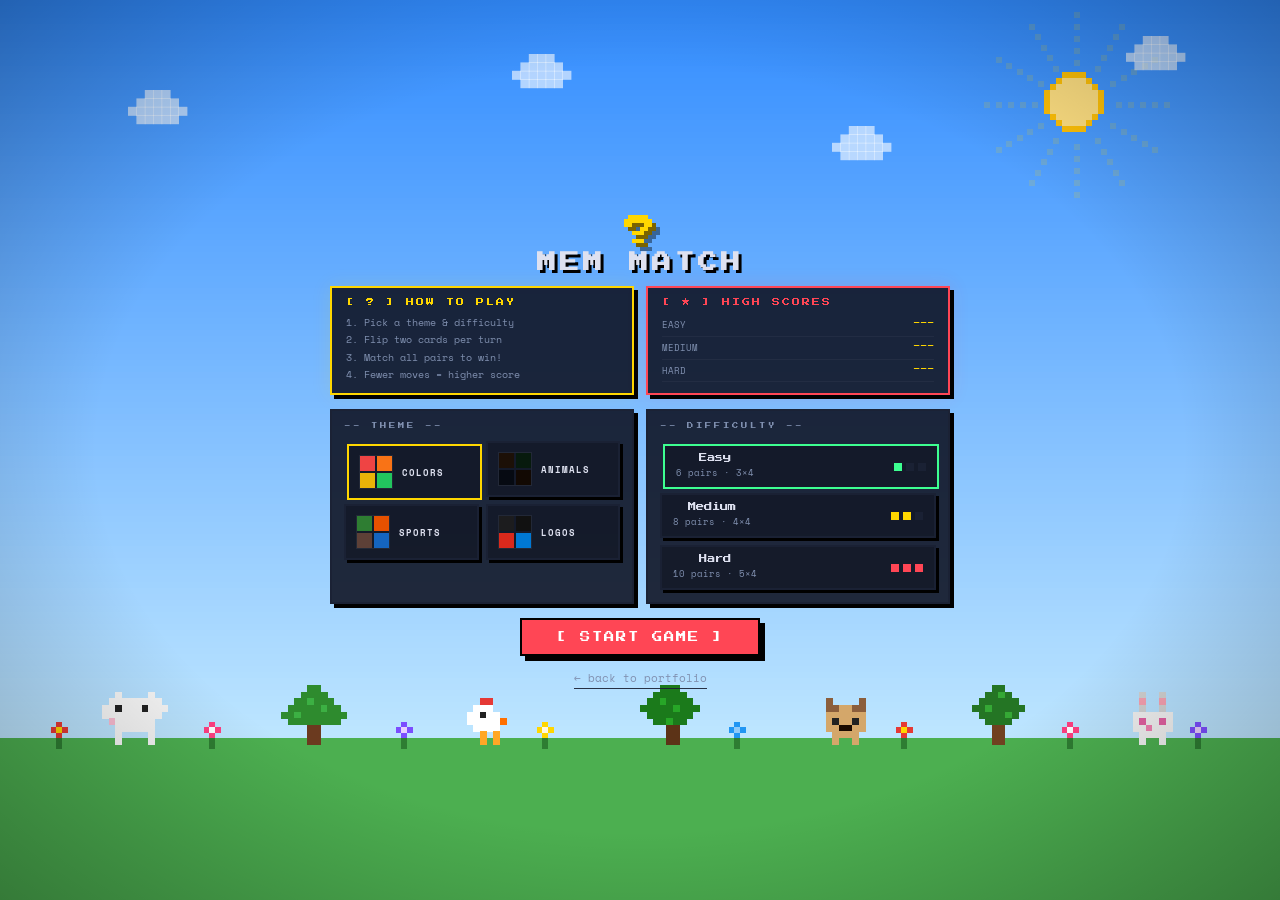
==== commit 34083bae: "update apple logo and amazon" ====
--- a/game1/index.html
+++ b/game1/index.html
@@ -555,15 +555,15 @@
 ══════════════════════════════════════════ */
 const LOGOS = {
   apple: pxSVG(
-    [[0,0,0,1,0,0,0,0],
-     [0,0,1,0,0,0,0,0],
-     [0,2,2,2,2,2,0,0],
-     [2,2,2,2,2,2,2,0],
-     [2,2,2,2,2,2,2,0],
-     [2,2,2,2,2,2,0,0],
-     [0,2,2,2,2,0,0,0],
-     [0,0,2,2,0,0,0,0]],
-    {1:'#4CAF50',2:'#A3AAAE'}
+    [[0,0,0,0,1,0,0,0],
+     [0,0,0,1,0,0,0,0],
+     [0,0,1,1,1,1,0,0],
+     [0,1,1,1,1,1,1,0],
+     [0,1,1,0,1,1,1,0],
+     [0,1,1,1,1,1,1,0],
+     [0,0,1,1,1,1,0,0],
+     [0,0,0,1,1,0,0,0]],
+    {1:'#CCCCCC'}
   ),
   nike: pxSVG(
     [[0,0,0,0,0,0,0,1],
@@ -643,15 +643,15 @@
     {1:'#EA4335',2:'#FBBC05',3:'#4285F4',4:'#34A853'}
   ),
   amazon: pxSVG(
-    [[0,0,0,0,0,0,0,0],
+    [[0,0,1,1,1,1,0,0],
+     [0,1,0,0,0,0,1,0],
+     [0,0,0,0,0,0,1,0],
      [0,1,1,1,1,1,1,0],
-     [1,0,0,0,0,0,0,1],
-     [0,0,0,0,0,0,0,1],
+     [1,0,0,0,0,0,1,0],
      [0,1,1,1,1,1,1,0],
      [0,0,0,0,0,0,0,0],
-     [0,0,0,1,1,0,0,0],
-     [0,0,0,0,1,1,1,0]],
-    {1:'#FF9900'}
+     [1,1,1,1,1,1,2,0]],
+    {1:'#FF9900',2:'#FF9900'}
   ),
   spotify: pxSVG(
     [[0,0,0,0,0,0,0,0],
